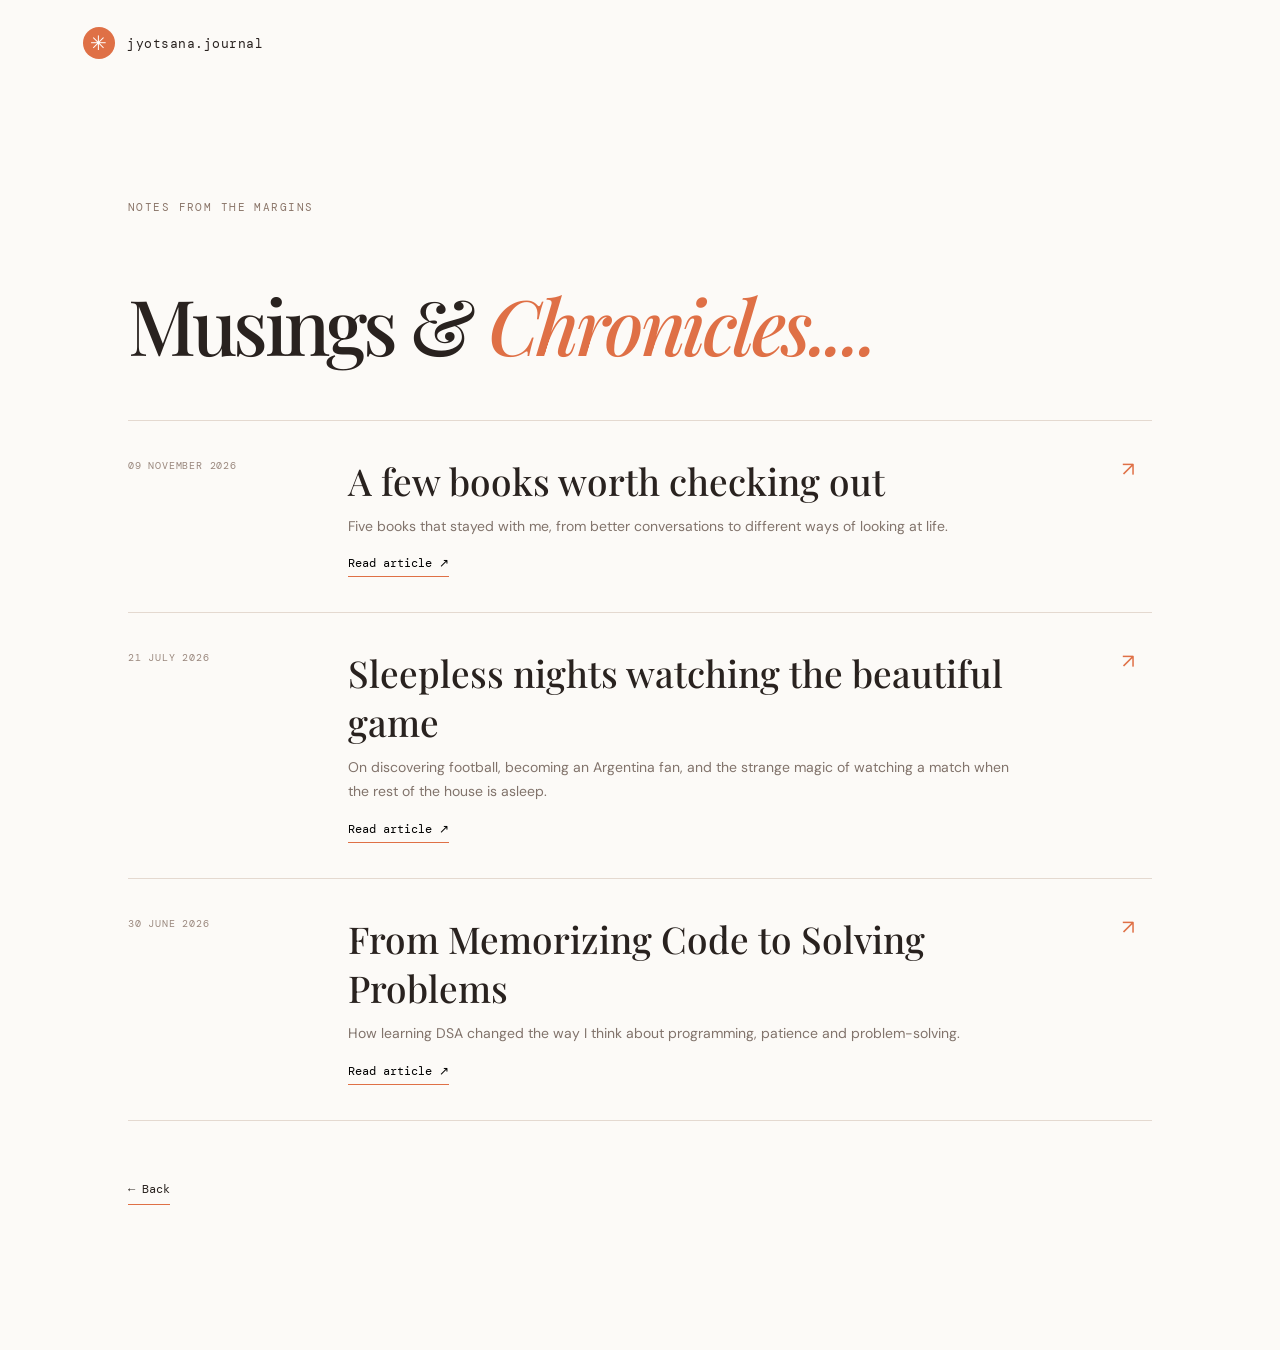
==== articles.html @ 4ce7bdfd "Update article header and remove navigation links" ====
<!DOCTYPE html>
<html lang="en">
<head>
  <meta charset="UTF-8">
  <meta name="viewport" content="width=device-width, initial-scale=1.0">
  <meta name="description" content="Articles by Jyotsana Yadav on football, learning DSA and favourite books.">
  <title>Articles — Jyotsana Yadav</title>
  <link rel="preconnect" href="https://fonts.googleapis.com">
  <link rel="preconnect" href="https://fonts.gstatic.com" crossorigin>
  <link href="https://fonts.googleapis.com/css2?family=DM+Mono:wght@400;500&family=DM+Sans:wght@400;500;600&family=Playfair+Display:ital,wght@0,500;0,600;0,700;1,500;1,600&display=swap" rel="stylesheet">
  <link rel="stylesheet" href="style.css">
</head>
<body class="articles-page">
  <header class="site-header">
    <a class="brand" href="index.html"><span class="brand-mark">✳</span><span>jyotsana.journal</span></a>
    <button class="menu-toggle" aria-label="Toggle navigation" aria-expanded="false">☰</button>

  </header>

  <main>
    <section class="writing articles-hero section-pad" id="writing">
      <p class="eyebrow">NOTES FROM THE MARGINS</p>
      <div class="section-heading">
        <h2>Musings &amp; <em>Chronicles....</em></h2>
      </div>
      <div class="article-list">
        <article class="article-row">
          <div class="article-date">09 NOVEMBER 2026 <span></span></div>
          <div class="article-main"><h3>A few books worth checking out</h3><p>Five books that stayed with me, from better conversations to different ways of looking at life.</p><button class="read-button" data-article="article-three">Read article ↗</button></div>
          <span class="article-arrow">↗</span>
        </article>
        <article class="article-row">
          <div class="article-date">21 JULY 2026 <span></span></div>
          <div class="article-main"><h3>Sleepless nights watching the beautiful game</h3><p>On discovering football, becoming an Argentina fan, and the strange magic of watching a match when the rest of the house is asleep.</p><button class="read-button" data-article="article-one">Read article ↗</button></div>
          <span class="article-arrow">↗</span>
        </article>
        <article class="article-row">
          <div class="article-date">30 JUNE 2026 <span></span></div>
          <div class="article-main"><h3>From Memorizing Code to Solving Problems</h3><p>How learning DSA changed the way I think about programming, patience and problem-solving.</p><button class="read-button" data-article="article-two">Read article ↗</button></div>
          <span class="article-arrow">↗</span>
        </article>
      </div>
      <a class="text-link back-home" href="index.html">← Back</a>
    </section>
  </main>


  <div class="modal" id="article-modal" aria-hidden="true">
    <div class="modal-backdrop"></div>
    <article class="modal-panel" role="dialog" aria-modal="true" aria-labelledby="modal-title">
      <button class="modal-close" aria-label="Close article">×</button>
      <p class="eyebrow" id="modal-date"></p>
      <h2 id="modal-title"></h2>
      <div class="modal-content" id="modal-content"></div>
    </article>
  </div>
  <script src="script.js"></script>
</body>
</html>
---- style.css ----
*{box-sizing:border-box}html{scroll-behavior:smooth}body{margin:0;background:#f8f3ed;color:#29221f;font-family:"DM Sans",sans-serif}a{color:inherit;text-decoration:none}button{font:inherit}.site-header{height:86px;padding:0 6.5%;display:flex;align-items:center;justify-content:space-between;position:absolute;top:0;left:0;width:100%;z-index:10}.brand{display:flex;align-items:center;gap:12px;font:13px "DM Mono",monospace;letter-spacing:.04em}.brand-mark{width:32px;height:32px;border-radius:50%;background:#df7046;color:#fff;display:grid;place-items:center;font-size:20px}.nav{display:flex;gap:36px;align-items:center;font-size:13px;letter-spacing:.04em}.nav a{transition:color .2s}.nav a:hover,.text-link:hover{color:#d96940}.nav-contact{border-bottom:1px solid;padding:8px 0}.menu-toggle{display:none;background:none;border:0;font-size:24px}.hero{min-height:790px;height:100vh;max-height:980px;position:relative;overflow:hidden;padding:270px 10% 70px;background:radial-gradient(ellipse at 84% 53%,#f8e9e4 0,transparent 34%),#f8f3ed}.hero-meta{position:absolute;top:32%;left:10%;display:flex;gap:48px;color:#65554d;font:11px "DM Mono",monospace;letter-spacing:.12em}.hero-meta span:first-child{color:#d96b43}.hero-copy{position:relative;z-index:2}.hello{font:clamp(65px,11vw,150px)/.9 "Playfair Display",serif;margin:0 0 0 10px}.hero h1{font:italic 600 clamp(100px,19vw,260px)/.85 "Playfair Display",serif;color:#df7046;margin:0 0 0 13%;letter-spacing:-.075em;white-space:nowrap}.hero h1 span{color:#29221f}.orbit{position:absolute;border:1px solid #f1c9b8;border-radius:50%;width:600px;height:600px;right:0;top:21%;pointer-events:none}.orbit-two{width:450px;height:450px;right:8%;top:30%;border-color:#e5c9e4}.portrait-card{position:absolute;right:13%;top:36%;width:230px;background:#fff;padding:12px 12px 30px;transform:rotate(5deg);z-index:3;box-shadow:0 18px 40px #49372a20}.portrait-placeholder{height:270px;background:linear-gradient(145deg,#d5c8b8,#6c6257);display:grid;place-items:center;text-align:center;color:#fff;font:14px "DM Mono",monospace}.portrait-card small{position:absolute;bottom:9px;left:15px;font:9px "DM Mono",monospace;color:#6e625a}.hero-intro{position:absolute;left:10%;bottom:12%;font:13px/1.8 "DM Mono",monospace;color:#695d56}.hero-intro span{color:#df7046}.round-link{position:absolute;bottom:9%;left:52%;width:120px;height:120px;border-radius:50%;background:#29221f;color:#fff;display:flex;align-items:center;justify-content:center;flex-direction:column;gap:7px;font:11px "DM Mono",monospace;transition:transform .3s}.round-link:hover{transform:rotate(-8deg) scale(1.05)}.round-link span{font-size:18px}.scroll-note{position:absolute;right:5%;bottom:14%;writing-mode:vertical-rl;font:9px "DM Mono",monospace;letter-spacing:.2em}.ticker{overflow:hidden;background:#dc7047;color:#fff;padding:19px 0;transform:rotate(-1.1deg) scale(1.02);margin:0 0 5px}.ticker-track{display:flex;align-items:center;justify-content:space-around;gap:42px;white-space:nowrap;font:12px "DM Mono",monospace;letter-spacing:.12em}.ticker b{font-size:18px}.section-pad{padding:145px 10%}.eyebrow{font:11px "DM Mono",monospace;letter-spacing:.13em;color:#8b766a;margin:0 0 70px}.about{background:#fcfaf7}.about-grid{display:grid;grid-template-columns:1.2fr .8fr;gap:12%;align-items:center}.about h2,.section-heading h2,.contact h2{font:500 clamp(48px,6vw,82px)/1.05 "Playfair Display",serif;letter-spacing:-.045em;margin:0}.about h2 em,.section-heading em,.contact h2 em{color:#df7046;font-weight:500}.about-text{font-size:16px;line-height:1.9;color:#74665e}.about-text p{margin:0 0 20px}.text-link{display:inline-block;margin-top:14px;border-bottom:1px solid #df7046;padding-bottom:7px;font:12px "DM Mono",monospace;transition:color .2s}.interests{margin-top:110px;padding-top:25px;border-top:1px solid #e7ddd4;display:grid;grid-template-columns:180px 1fr;gap:30px}.interests span{font:10px "DM Mono",monospace;letter-spacing:.13em;color:#df7046}.interests p{margin:0;color:#6e625a;line-height:1.8}.projects{background:#f2ece5}.section-heading{display:flex;justify-content:space-between;align-items:end;margin-bottom:55px}.side-note{font:12px/1.8 "DM Mono",monospace;color:#81736b}.project-grid{display:grid;grid-template-columns:1fr 1fr;gap:60px 28px}.project-card{min-width:0}.project-featured{grid-column:1/-1}.project-visual{height:320px;position:relative;overflow:hidden;padding:20px;color:#fff}.project-visual>span{font:10px "DM Mono",monospace;letter-spacing:.12em;position:relative;z-index:2}.fashion-visual{background:linear-gradient(120deg,#d4d9d6,#9aa8a4 48%,#45514c)}.fashion-visual:after{content:"";position:absolute;width:360px;height:360px;border:1px solid #ffffff80;border-radius:50%;right:10%;top:-20%}.fashion-visual>b{position:absolute;right:16%;top:15%;font-size:180px;font-weight:400;color:#ffffff55}.visual-caption{position:absolute;bottom:22px;left:25px;font:500 48px/.95 "Playfair Display",serif;letter-spacing:-.04em}.visual-caption i{color:#f5b49a}.sikkim-visual{background:linear-gradient(160deg,#c2d2d1,#647d7b 52%,#344b4b)}.mountain-shape{position:absolute;inset:35% -5% 0;background:#334d4c;clip-path:polygon(0 70%,20% 20%,34% 54%,52% 0,75% 62%,89% 26%,100% 70%,100% 100%,0 100%)}.sikkim-visual .visual-caption{z-index:2}.voice-visual{background:linear-gradient(135deg,#332d2b,#78615a)}.waveform{height:90px;position:absolute;left:25px;right:25px;top:90px;display:flex;align-items:center;justify-content:center;gap:8px}.waveform i{width:5px;border-radius:5px;background:#e88b65;height:var(--h,30px)}.waveform i:nth-child(3n){height:70px}.waveform i:nth-child(3n + 1){height:42px}.waveform i:nth-child(4n){height:58px}.project-info{display:flex;justify-content:space-between;align-items:start;padding-top:22px}.project-type{font:10px "DM Mono",monospace;letter-spacing:.12em;color:#d46d46;margin:0 0 12px}.project-info h3{font:500 27px "Playfair Display",serif;margin:0}.project-number{font:11px "DM Mono",monospace;color:#9a887e}.project-description{max-width:720px;color:#786b63;font-size:14px;line-height:1.8}.tags{display:flex;flex-wrap:wrap;gap:8px;margin:18px 0}.tags span{border:1px solid #d9ccc1;border-radius:30px;padding:7px 12px;font:10px "DM Mono",monospace;color:#786b63}.writing{background:#fcfaf7}.article-list{border-top:1px solid #e4d9d0}.article-row{display:grid;grid-template-columns:190px 1fr 30px;gap:30px;padding:35px 0;border-bottom:1px solid #e4d9d0;align-items:start}.article-date{font:10px/2 "DM Mono",monospace;letter-spacing:.08em;color:#9a887e}.article-date span{display:block;color:#df7046}.article-main h3{font:500 clamp(24px,3vw,37px) "Playfair Display",serif;margin:0 0 10px}.article-main p{max-width:680px;color:#81736b;line-height:1.7;font-size:14px;margin:0 0 13px}.read-button{border:0;border-bottom:1px solid #df7046;background:none;padding:0 0 5px;cursor:pointer;font:11px "DM Mono",monospace}.read-button:hover{color:#df7046}.article-arrow{font-size:20px;color:#df7046}.contact{background:#29221f;color:#f8f3ed;padding-bottom:35px}.contact .eyebrow{color:#c6a99a}.contact h2{font-size:clamp(58px,8vw,110px)}.contact>p:not(.eyebrow){max-width:460px;color:#c5b8b0;line-height:1.8;margin:28px 0}.contact-button{display:inline-flex;align-items:center;gap:45px;background:#df7046;color:#fff;padding:17px 22px;font:12px "DM Mono",monospace;margin:10px 0 50px}.contact-button span{font-size:18px}.social-links{display:flex;gap:28px;font:11px "DM Mono",monospace;color:#d8c8be;margin-bottom:90px}.social-links a:hover{color:#df7046}.contact footer{border-top:1px solid #554943;padding-top:22px;display:flex;justify-content:space-between;gap:20px;color:#a9978c;font:9px "DM Mono",monospace;letter-spacing:.08em}.modal{position:fixed;inset:0;z-index:30;display:none}.modal.open{display:block}.modal-backdrop{position:absolute;inset:0;background:#211b18c9;backdrop-filter:blur(4px)}.modal-panel{position:absolute;right:0;top:0;height:100%;width:min(720px,92vw);overflow:auto;background:#fcfaf7;padding:75px clamp(25px,7vw,75px)}.modal-close{position:absolute;right:28px;top:20px;border:0;background:none;font-size:35px;cursor:pointer;color:#29221f}.modal-panel .eyebrow{margin-bottom:25px}.modal-panel h2{font:500 clamp(34px,5vw,55px)/1.1 "Playfair Display",serif;margin:0 0 35px}.modal-content{font-size:15px;line-height:1.95;color:#655850}.modal-content p{margin:0 0 22px}
@media(max-width:800px){.site-header{height:72px;padding:0 6%}.menu-toggle{display:block;color:#29221f}.nav{display:none;position:absolute;top:65px;right:5%;background:#fcfaf7;padding:22px;box-shadow:0 12px 30px #0002;flex-direction:column;gap:22px;align-items:flex-start}.nav.open{display:flex}.hero{min-height:760px;height:100svh;padding:240px 6% 50px}.hero-meta{left:7%;top:23%;gap:18px;font-size:9px}.hero h1{font-size:clamp(78px,20vw,150px);margin-left:2%}.hello{font-size:clamp(65px,15vw,110px)}.portrait-card{width:150px;right:9%;top:48%;padding:8px 8px 24px}.portrait-placeholder{height:175px;font-size:10px}.orbit{width:390px;height:390px;right:-25%;top:37%}.orbit-two{width:300px;height:300px;right:-8%;top:43%}.hero-intro{left:7%;bottom:10%;font-size:10px}.round-link{width:90px;height:90px;left:auto;right:12%;bottom:8%;font-size:9px}.scroll-note{display:none}.section-pad{padding:95px 7%}.eyebrow{margin-bottom:45px}.about-grid{grid-template-columns:1fr;gap:35px}.about h2{font-size:58px}.interests{grid-template-columns:1fr;gap:12px;margin-top:65px}.section-heading{display:block}.side-note{display:block;margin-top:20px}.project-grid{grid-template-columns:1fr;gap:48px}.project-featured{grid-column:auto}.project-visual{height:260px}.article-row{grid-template-columns:1fr 22px;gap:10px}.article-date{grid-column:1/-1}.article-date span{display:inline;margin-left:10px}.article-main h3{font-size:28px}.contact footer{flex-direction:column}.social-links{margin-bottom:65px}.ticker-track{gap:25px;font-size:10px}}
@media(prefers-reduced-motion:reduce){html{scroll-behavior:auto}*,*:before,*:after{transition:none!important}}

/* ---- Hero call-to-action ---- */
.hero-cta{position:absolute;right:10%;bottom:13%;z-index:4;display:flex;flex-direction:column;align-items:flex-end;gap:18px}
/* .cta-big{display:inline-flex;align-items:center;gap:26px;background:#df7046;color:#fff;padding:22px 26px 22px 40px;border-radius:70px;font:500 17px "DM Mono",monospace;letter-spacing:.04em;box-shadow:0 18px 40px #df704655;transition:transform .25s,box-shadow .25s,background .25s}
.cta-big i{font-style:normal;width:46px;height:46px;border-radius:50%;background:#29221f;display:grid;place-items:center;font-size:22px;transition:transform .25s}
.cta-big:hover{background:#c85f38;transform:translateY(-3px);box-shadow:0 22px 46px #df704677}
.cta-big:hover i{transform:rotate(45deg)} */
.cta-big{display:inline-flex;align-items:center;gap:26px;background:#29221f;color:#fff;padding:22px 26px 22px 40px;border-radius:70px;font:500 17px "DM Mono",monospace;letter-spacing:.04em;box-shadow:0 18px 40px #29221f40;transition:transform .25s,box-shadow .25s,background .25s}
.cta-big i{font-style:normal;width:46px;height:46px;border-radius:50%;background:#df7046;color:#fff;display:grid;place-items:center;font-size:22px;transition:transform .25s}
.cta-big:hover{background:#3b312c;transform:translateY(-3px);box-shadow:0 22px 46px #29221f55}
.cta-big:hover i{transform:rotate(45deg)}
.cta-big:focus-visible,.text-link:focus-visible,.read-button:focus-visible{outline:3px solid #29221f;outline-offset:4px}
.hero-cta .text-link{margin:0}

/* ---- Faith / Maa Durga section ---- */
.faith{background:#fcfaf7}
.faith-inner{max-width:1510px;margin:0 auto;display:grid;grid-template-columns:1fr 1fr;min-height:min(92vh,920px)}
.faith-photo{background:#2a1a12}
.faith-photo img{width:100%;height:100%;object-fit:cover;display:block}
.faith-text{background:#e5c6bd;padding:80px clamp(30px,6vw,76px);display:flex;flex-direction:column;justify-content:center}
.faith-text .eyebrow{color:#6b5a52;margin-bottom:34px}
.faith-text h2{font:500 clamp(40px,4.4vw,66px)/1.05 "Playfair Display",serif;letter-spacing:-.045em;margin:0 0 30px}
.faith-text h2 em{color:#d96940;font-weight:500}
.faith-text p:not(.eyebrow){max-width:420px;color:#5f524b;line-height:1.8;font-size:15px;margin:0}

/* ---- Articles page ---- */
.articles-hero{padding-top:200px;min-height:100vh}
.articles-page .site-header{position:absolute}
.back-home{margin-top:60px}
.article-main h3{cursor:default}
.read-button{font-size:12px}
.read-button:hover{color:#df7046}

@media(max-width:800px){
  .hero-cta{left:7%;right:7%;bottom:24%;align-items:flex-start}
  .cta-big{width:100%;justify-content:space-between;padding:18px 20px 18px 28px;font-size:15px}
  .cta-big i{width:40px;height:40px}
  .faith-inner{grid-template-columns:1fr}
  .faith-photo{height:70vw;min-height:320px}
  .faith-text{padding:60px 7%}
  .articles-hero{padding-top:140px}
}
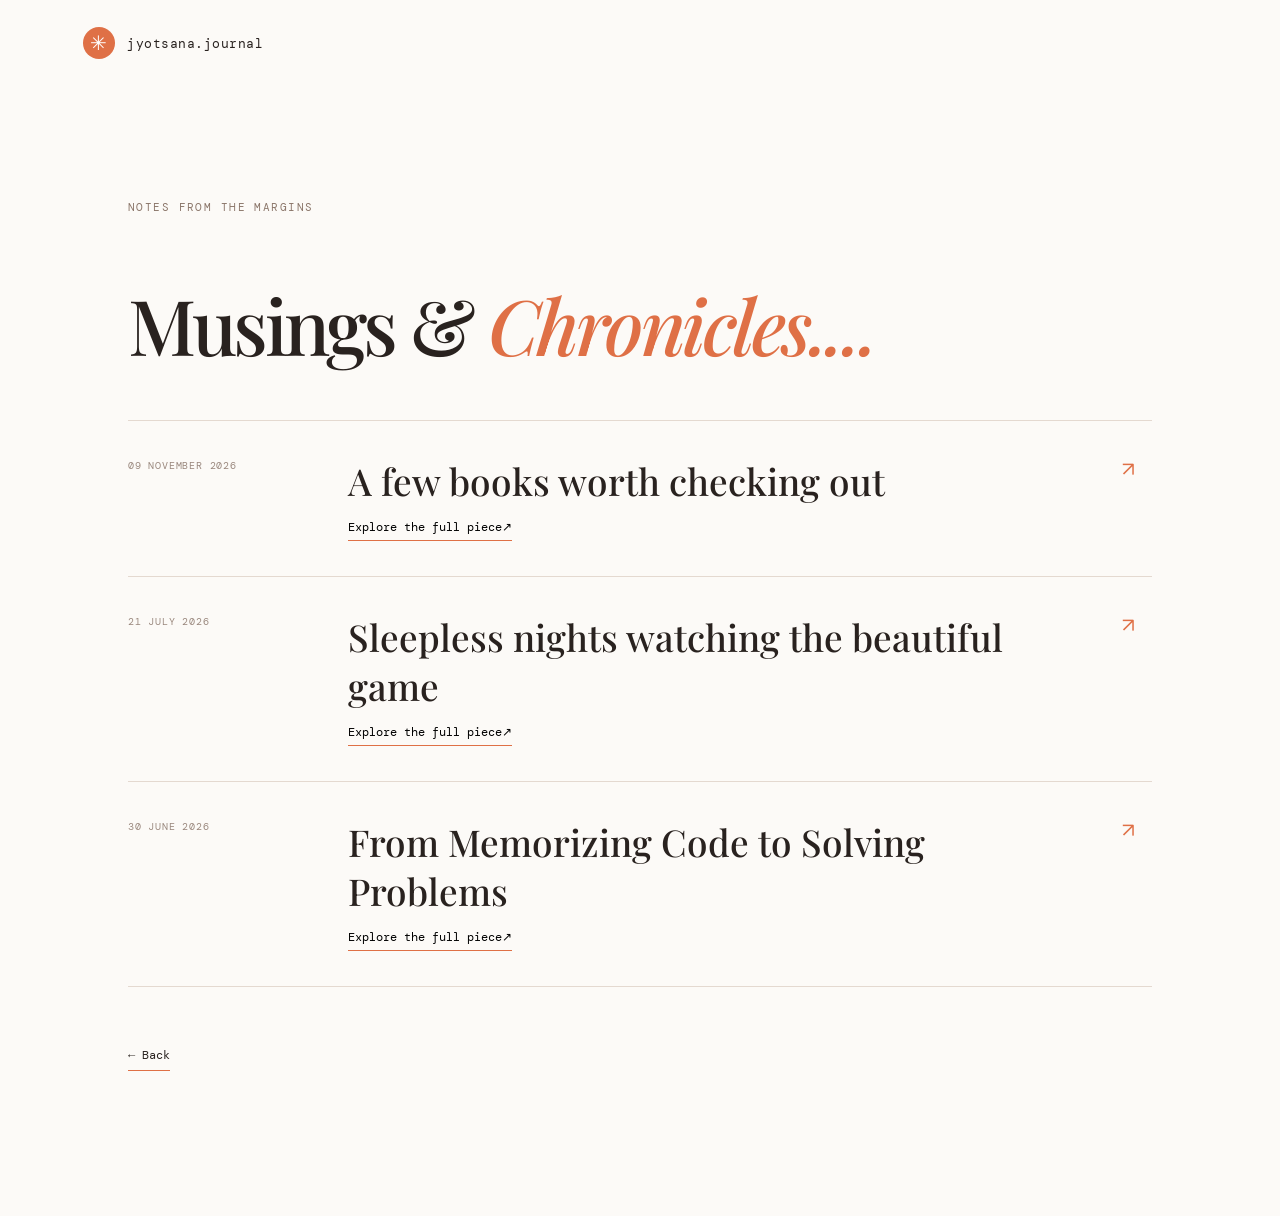
==== commit aa83fb02: "Update articles.html" ====
--- a/articles.html
+++ b/articles.html
@@ -26,17 +26,17 @@
       <div class="article-list">
         <article class="article-row">
           <div class="article-date">09 NOVEMBER 2026 <span></span></div>
-          <div class="article-main"><h3>A few books worth checking out</h3><p>Five books that stayed with me, from better conversations to different ways of looking at life.</p><button class="read-button" data-article="article-three">Read article ↗</button></div>
+          <div class="article-main"><h3>A few books worth checking out</h3><button class="read-button" data-article="article-three"> Explore the full piece↗</button></div>
           <span class="article-arrow">↗</span>
         </article>
         <article class="article-row">
           <div class="article-date">21 JULY 2026 <span></span></div>
-          <div class="article-main"><h3>Sleepless nights watching the beautiful game</h3><p>On discovering football, becoming an Argentina fan, and the strange magic of watching a match when the rest of the house is asleep.</p><button class="read-button" data-article="article-one">Read article ↗</button></div>
+          <div class="article-main"><h3>Sleepless nights watching the beautiful game</h3><button class="read-button" data-article="article-one"> Explore the full piece↗</button></div>
           <span class="article-arrow">↗</span>
         </article>
         <article class="article-row">
           <div class="article-date">30 JUNE 2026 <span></span></div>
-          <div class="article-main"><h3>From Memorizing Code to Solving Problems</h3><p>How learning DSA changed the way I think about programming, patience and problem-solving.</p><button class="read-button" data-article="article-two">Read article ↗</button></div>
+          <div class="article-main"><h3>From Memorizing Code to Solving Problems</h3><button class="read-button" data-article="article-two"> Explore the full piece↗</button></div>
           <span class="article-arrow">↗</span>
         </article>
       </div>
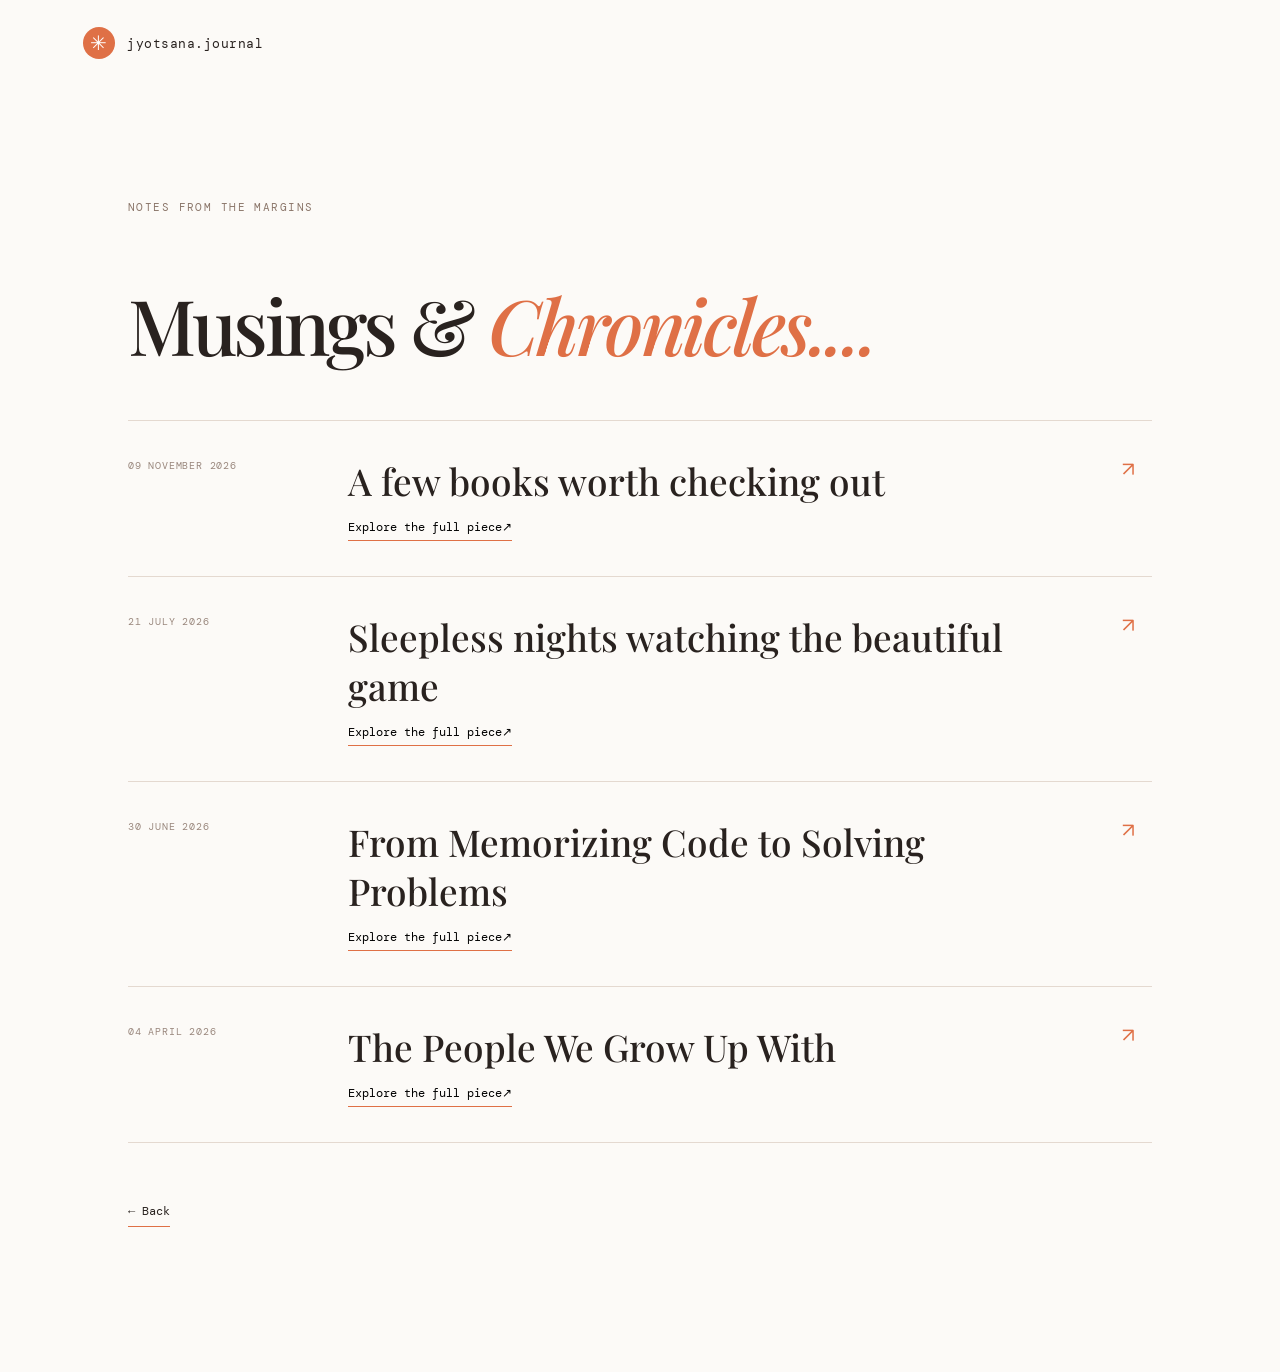
==== commit 3bd405d2: "Update articles.html" ====
--- a/articles.html
+++ b/articles.html
@@ -39,6 +39,11 @@
           <div class="article-main"><h3>From Memorizing Code to Solving Problems</h3><button class="read-button" data-article="article-two"> Explore the full piece↗</button></div>
           <span class="article-arrow">↗</span>
         </article>
+        <article class="article-row">
+          <div class="article-date">04 APRIL 2026 <span></span></div>
+          <div class="article-main"><h3>The People We Grow Up With</h3><button class="read-button" data-article="article-two"> Explore the full piece↗</button></div>
+          <span class="article-arrow">↗</span>
+        </article>
       </div>
       <a class="text-link back-home" href="index.html">← Back</a>
     </section>
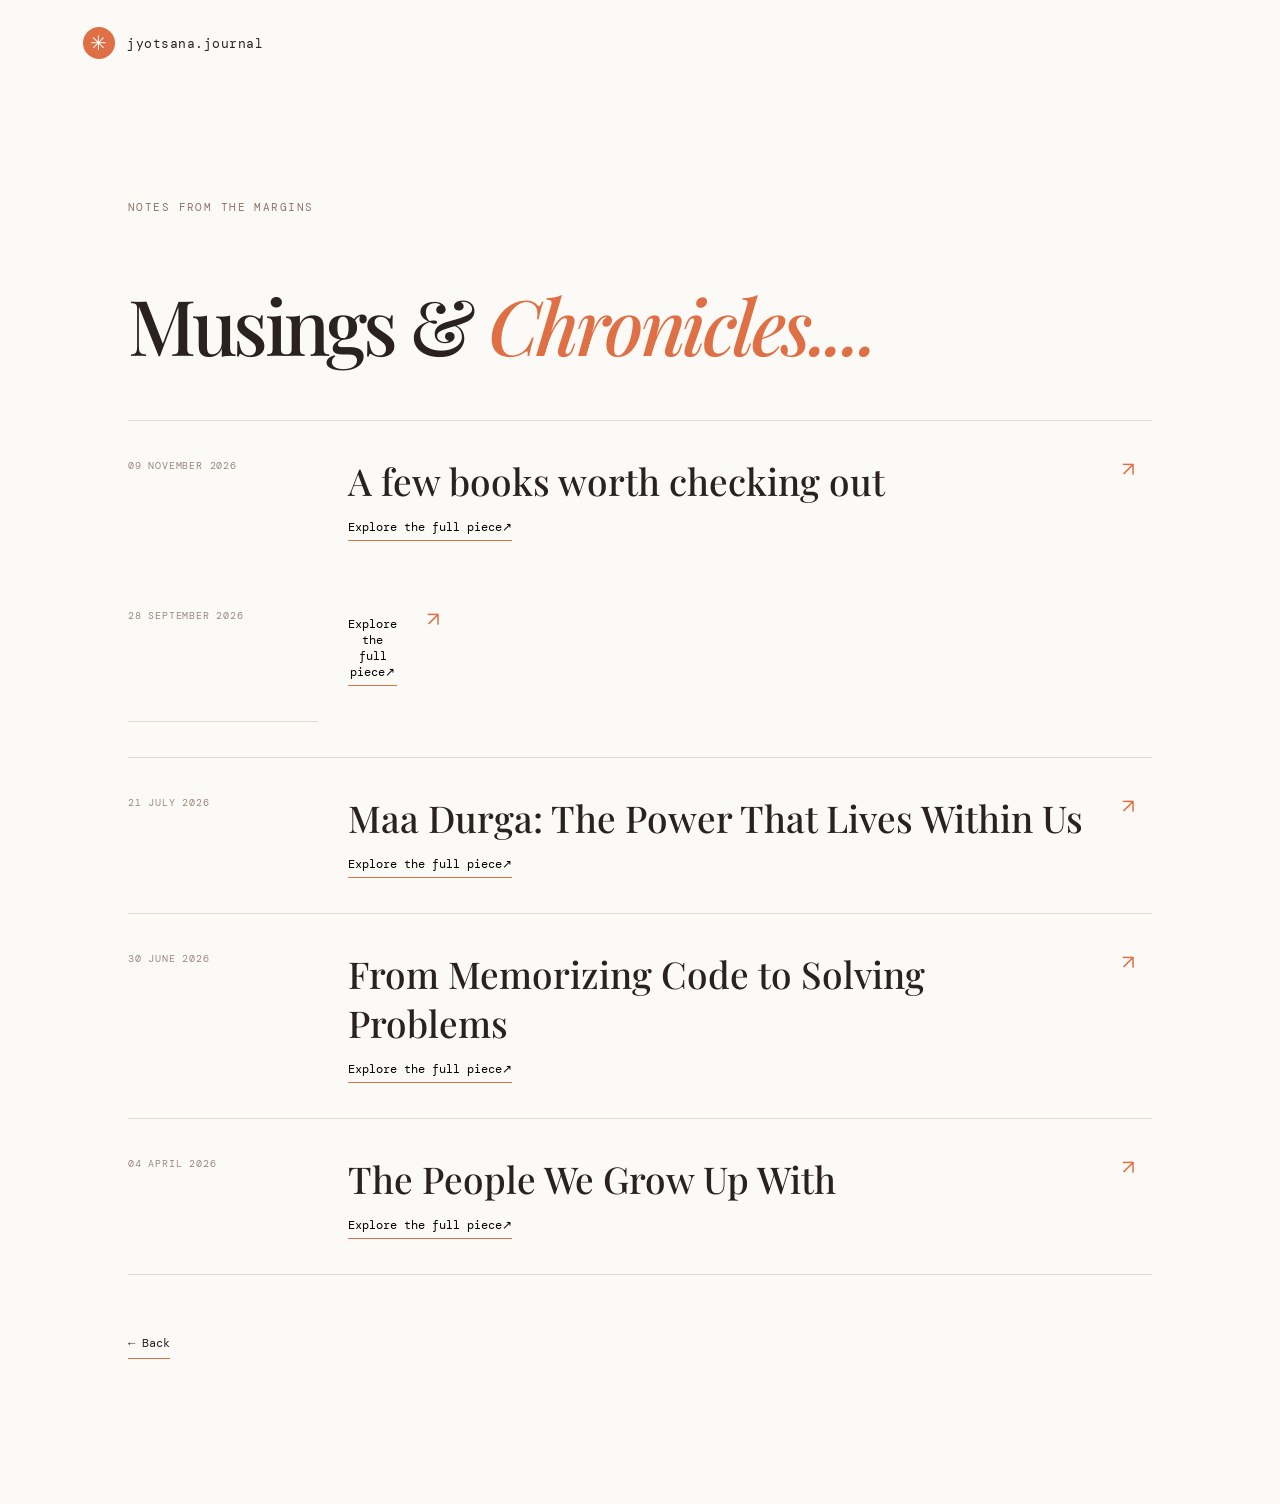
==== commit 81c83527: "Update articles.html" ====
--- a/articles.html
+++ b/articles.html
@@ -28,10 +28,15 @@
           <div class="article-date">09 NOVEMBER 2026 <span></span></div>
           <div class="article-main"><h3>A few books worth checking out</h3><button class="read-button" data-article="article-three"> Explore the full piece↗</button></div>
           <span class="article-arrow">↗</span>
+           <article class="article-row">
+          <div class="article-date">28 SEPTEMBER 2026 <span></span></div>
+          <div class="article-main"><h3></h3><button class="read-button" data-article="article-five"> Explore the full piece↗</button></div>
+          <span class="article-arrow">↗</span>
+        </article>
         </article>
         <article class="article-row">
           <div class="article-date">21 JULY 2026 <span></span></div>
-          <div class="article-main"><h3>Sleepless nights watching the beautiful game</h3><button class="read-button" data-article="article-one"> Explore the full piece↗</button></div>
+          <div class="article-main"><h3>Maa Durga: The Power That Lives Within Us</h3><button class="read-button" data-article="article-one"> Explore the full piece↗</button></div>
           <span class="article-arrow">↗</span>
         </article>
         <article class="article-row">
@@ -41,7 +46,7 @@
         </article>
         <article class="article-row">
           <div class="article-date">04 APRIL 2026 <span></span></div>
-          <div class="article-main"><h3>The People We Grow Up With</h3><button class="read-button" data-article="article-two"> Explore the full piece↗</button></div>
+          <div class="article-main"><h3>The People We Grow Up With</h3><button class="read-button" data-article="article-four"> Explore the full piece↗</button></div>
           <span class="article-arrow">↗</span>
         </article>
       </div>
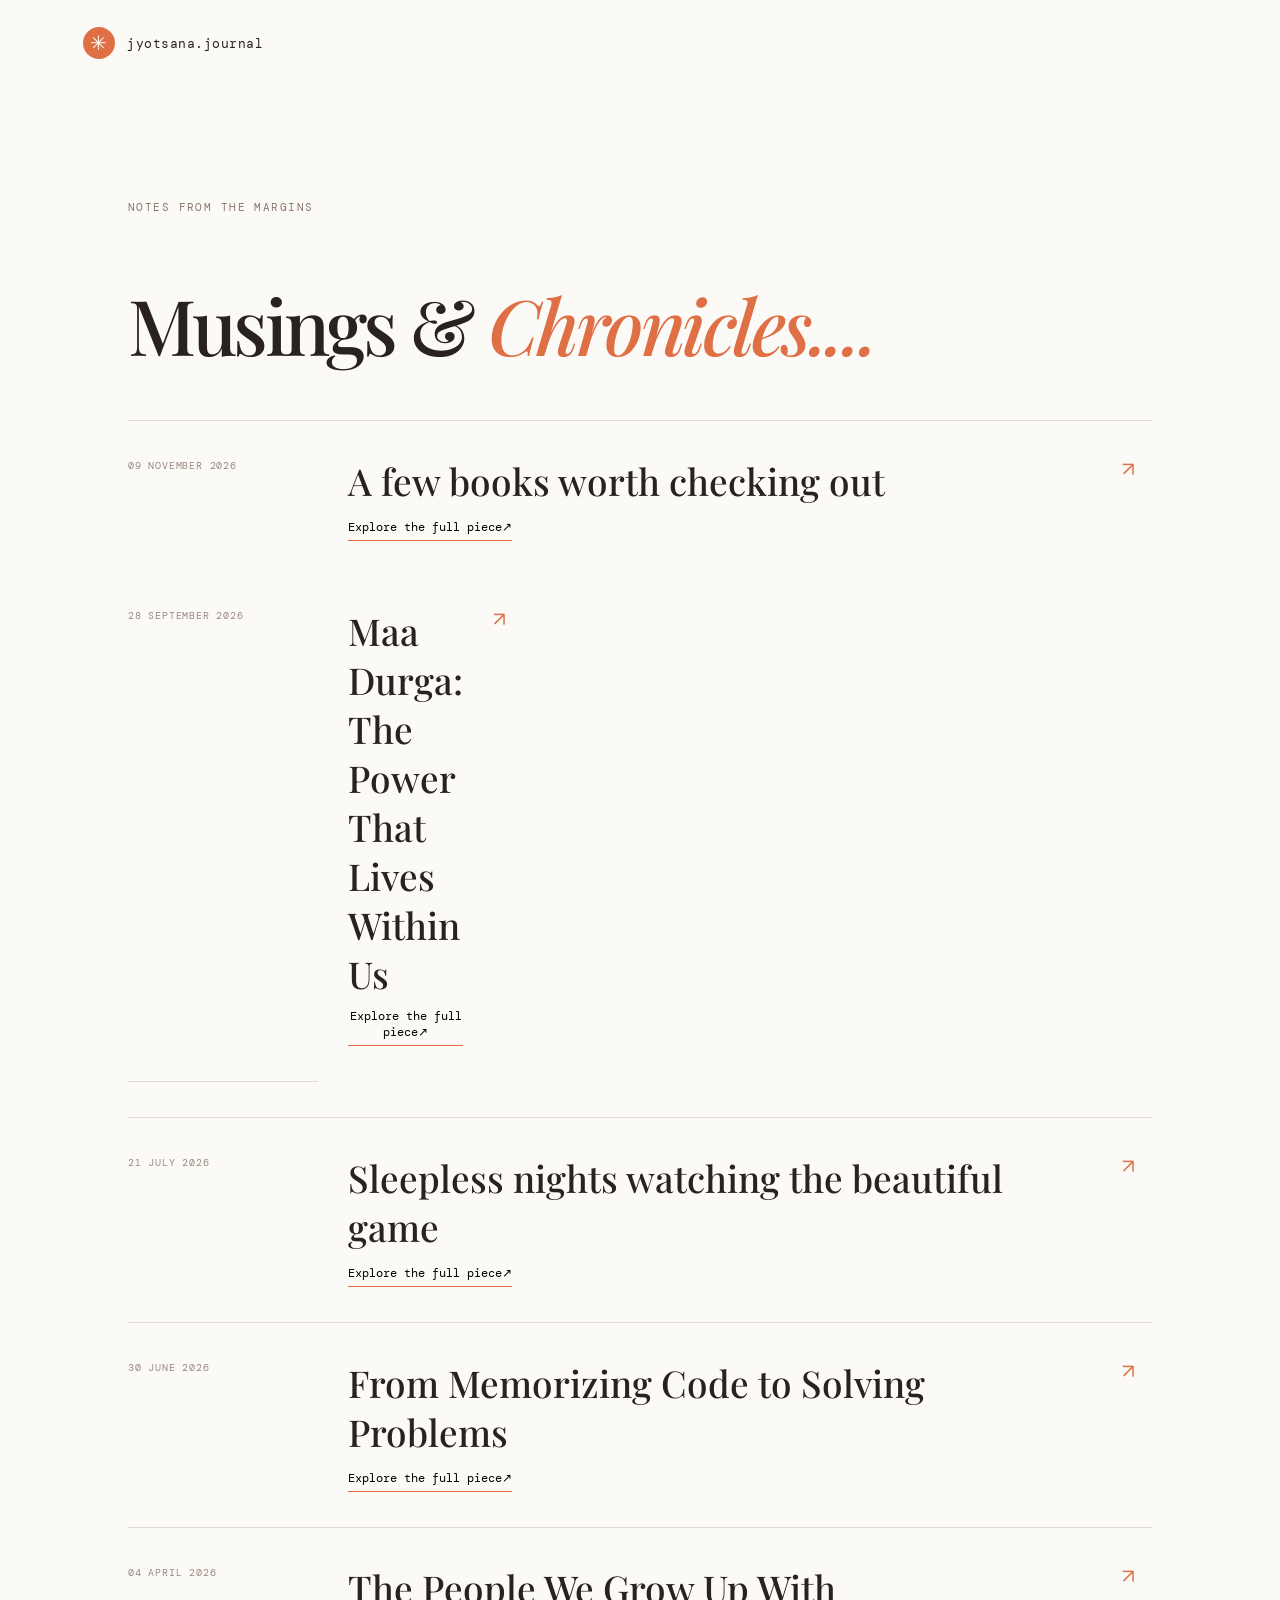
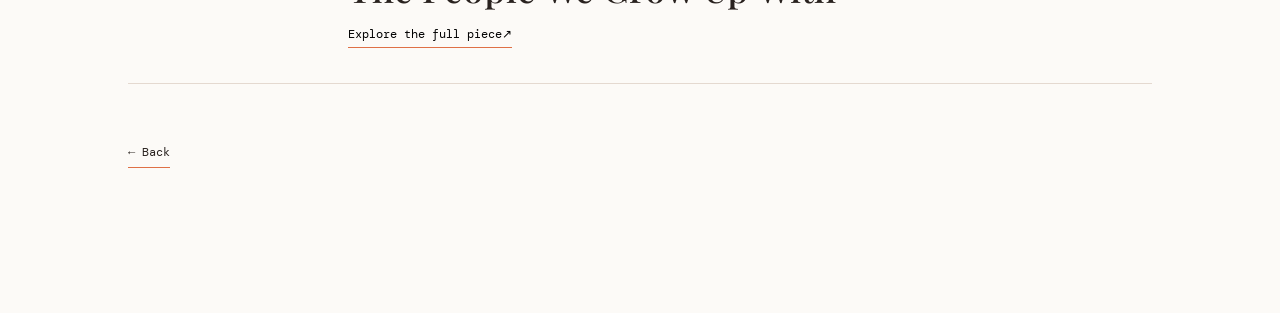
==== commit 0f709b07: "Update articles.html" ====
--- a/articles.html
+++ b/articles.html
@@ -30,13 +30,13 @@
           <span class="article-arrow">↗</span>
            <article class="article-row">
           <div class="article-date">28 SEPTEMBER 2026 <span></span></div>
-          <div class="article-main"><h3></h3><button class="read-button" data-article="article-five"> Explore the full piece↗</button></div>
+          <div class="article-main"><h3>Maa Durga: The Power That Lives Within Us</h3><button class="read-button" data-article="article-five"> Explore the full piece↗</button></div>
           <span class="article-arrow">↗</span>
         </article>
         </article>
         <article class="article-row">
           <div class="article-date">21 JULY 2026 <span></span></div>
-          <div class="article-main"><h3>Maa Durga: The Power That Lives Within Us</h3><button class="read-button" data-article="article-one"> Explore the full piece↗</button></div>
+          <div class="article-main"><h3>Sleepless nights watching the beautiful game</h3><button class="read-button" data-article="article-one"> Explore the full piece↗</button></div>
           <span class="article-arrow">↗</span>
         </article>
         <article class="article-row">
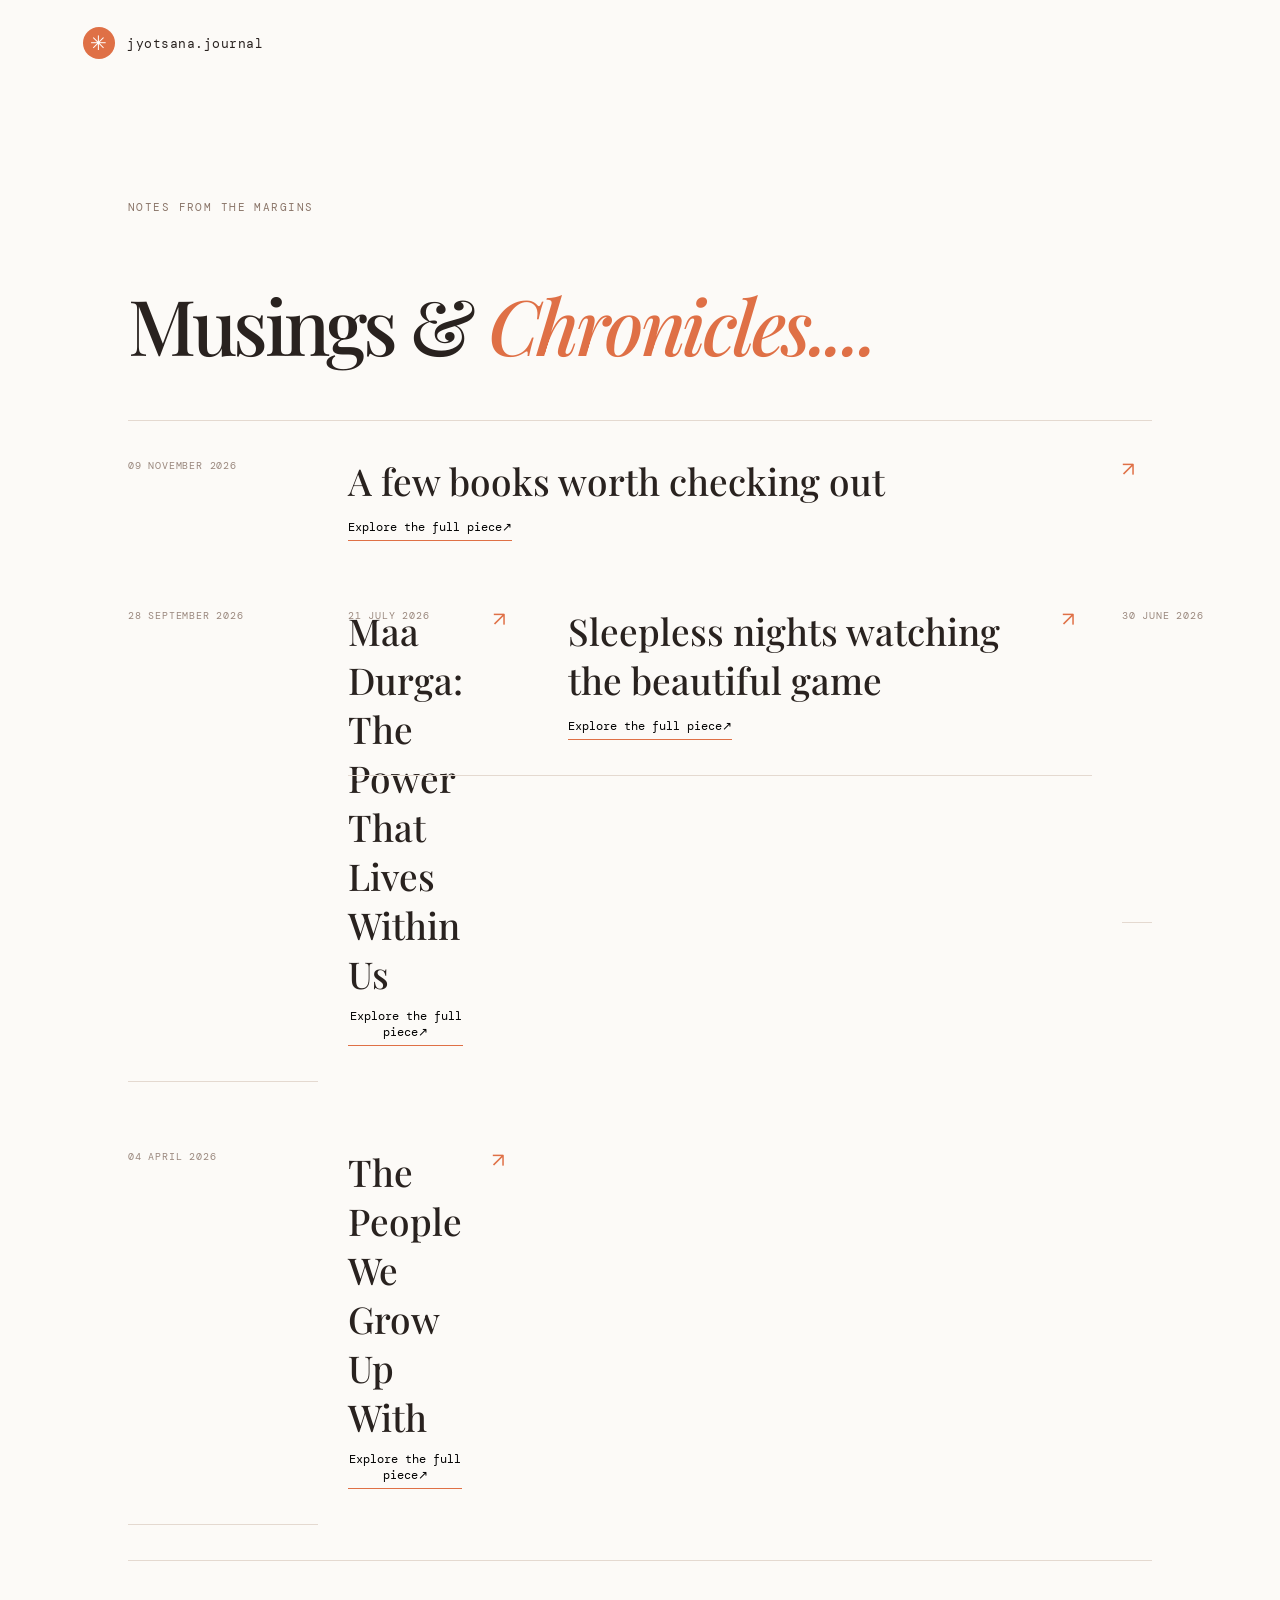
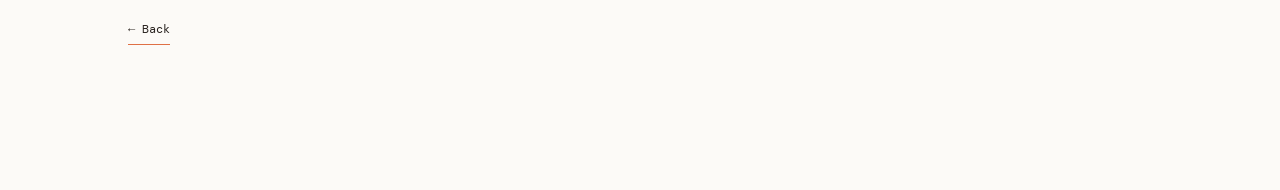
==== commit e0127517: "Fix duplicate closing tag in articles.html Removed duplicate closing article tag." ====
--- a/articles.html
+++ b/articles.html
@@ -33,7 +33,6 @@
           <div class="article-main"><h3>Maa Durga: The Power That Lives Within Us</h3><button class="read-button" data-article="article-five"> Explore the full piece↗</button></div>
           <span class="article-arrow">↗</span>
         </article>
-        </article>
         <article class="article-row">
           <div class="article-date">21 JULY 2026 <span></span></div>
           <div class="article-main"><h3>Sleepless nights watching the beautiful game</h3><button class="read-button" data-article="article-one"> Explore the full piece↗</button></div>
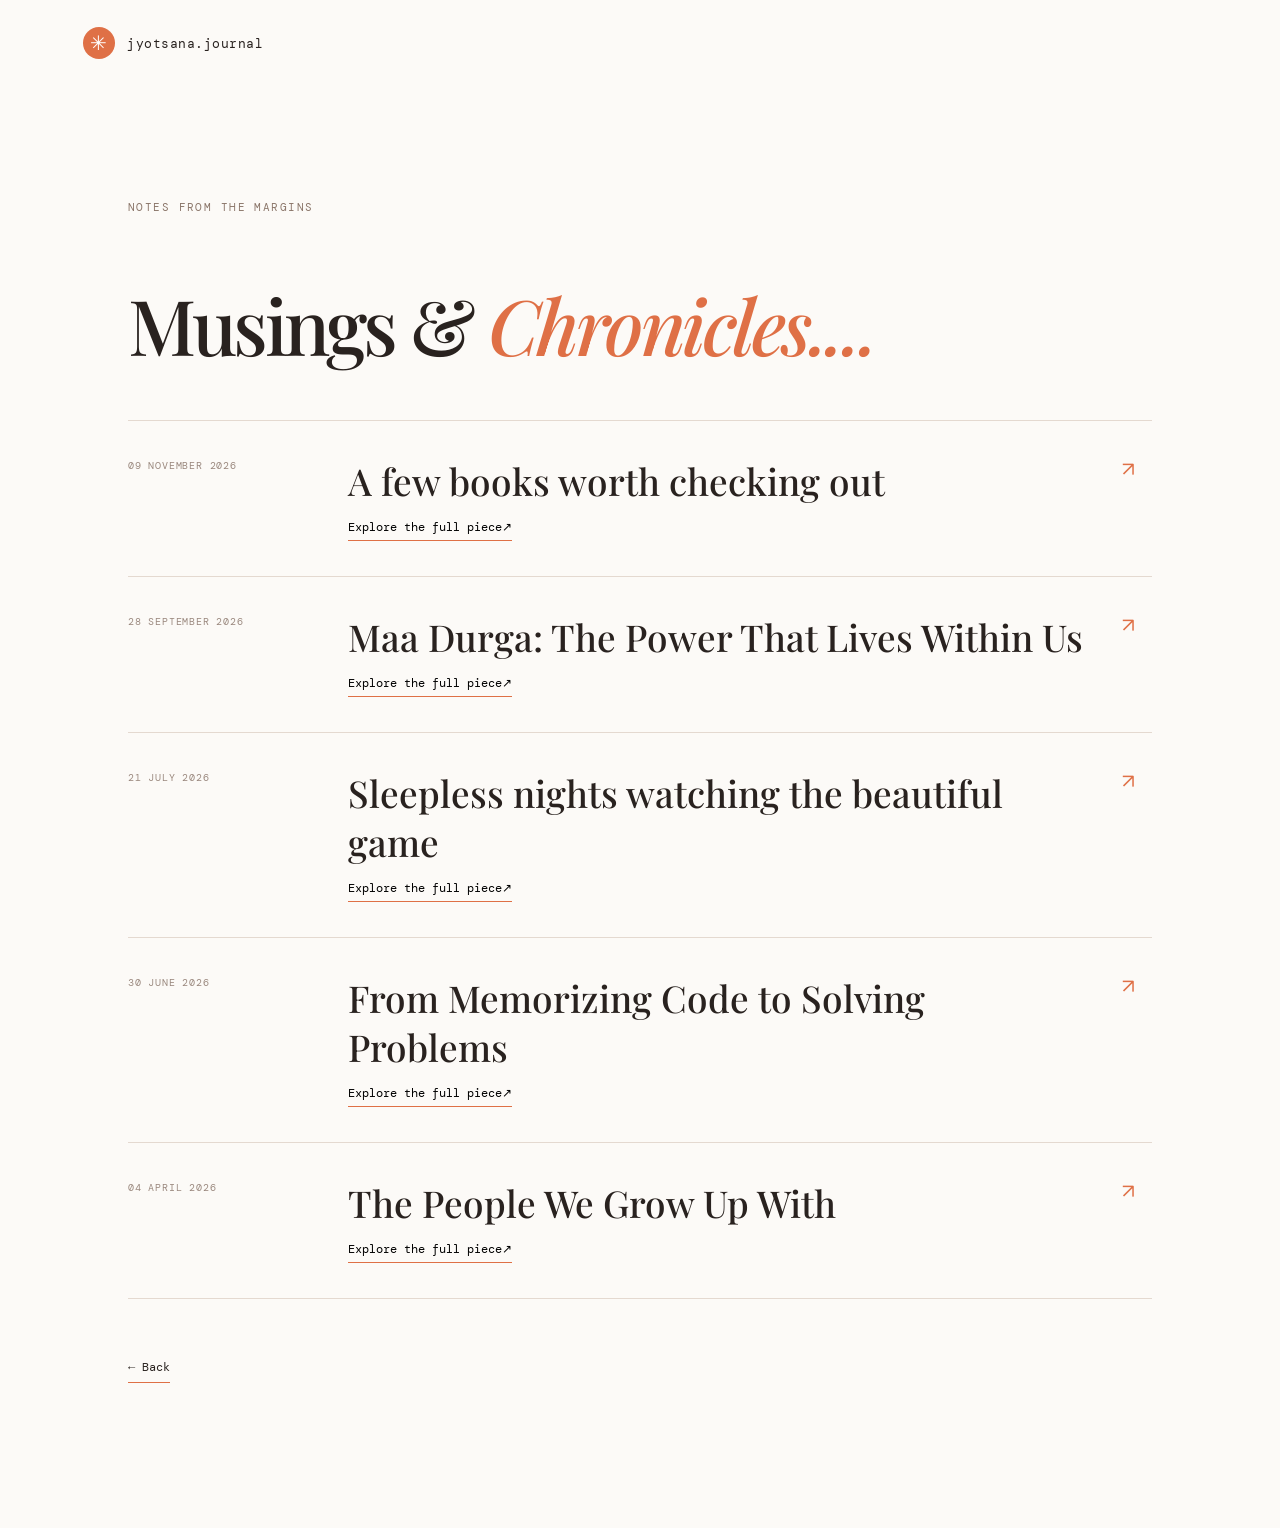
==== commit 49e9e1da: "Update articles.html" ====
--- a/articles.html
+++ b/articles.html
@@ -28,6 +28,7 @@
           <div class="article-date">09 NOVEMBER 2026 <span></span></div>
           <div class="article-main"><h3>A few books worth checking out</h3><button class="read-button" data-article="article-three"> Explore the full piece↗</button></div>
           <span class="article-arrow">↗</span>
+        </article>
            <article class="article-row">
           <div class="article-date">28 SEPTEMBER 2026 <span></span></div>
           <div class="article-main"><h3>Maa Durga: The Power That Lives Within Us</h3><button class="read-button" data-article="article-five"> Explore the full piece↗</button></div>
